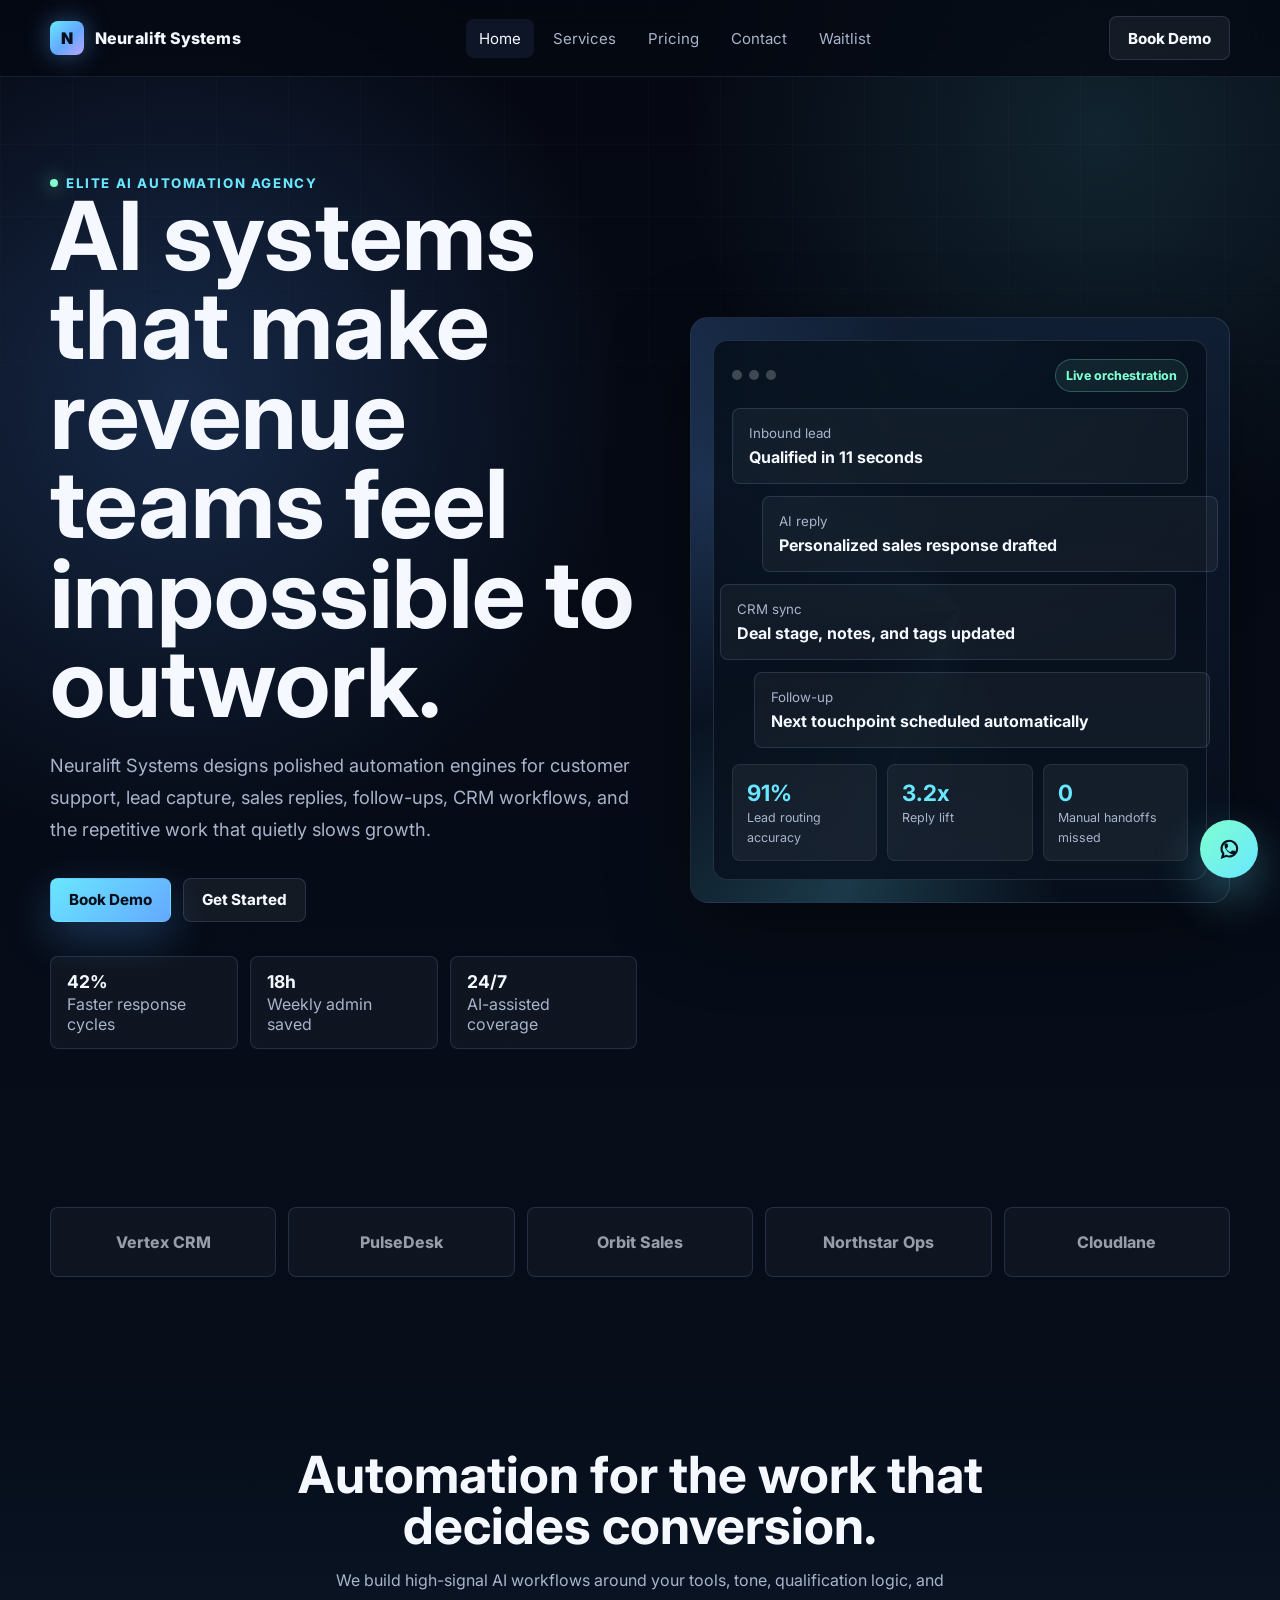
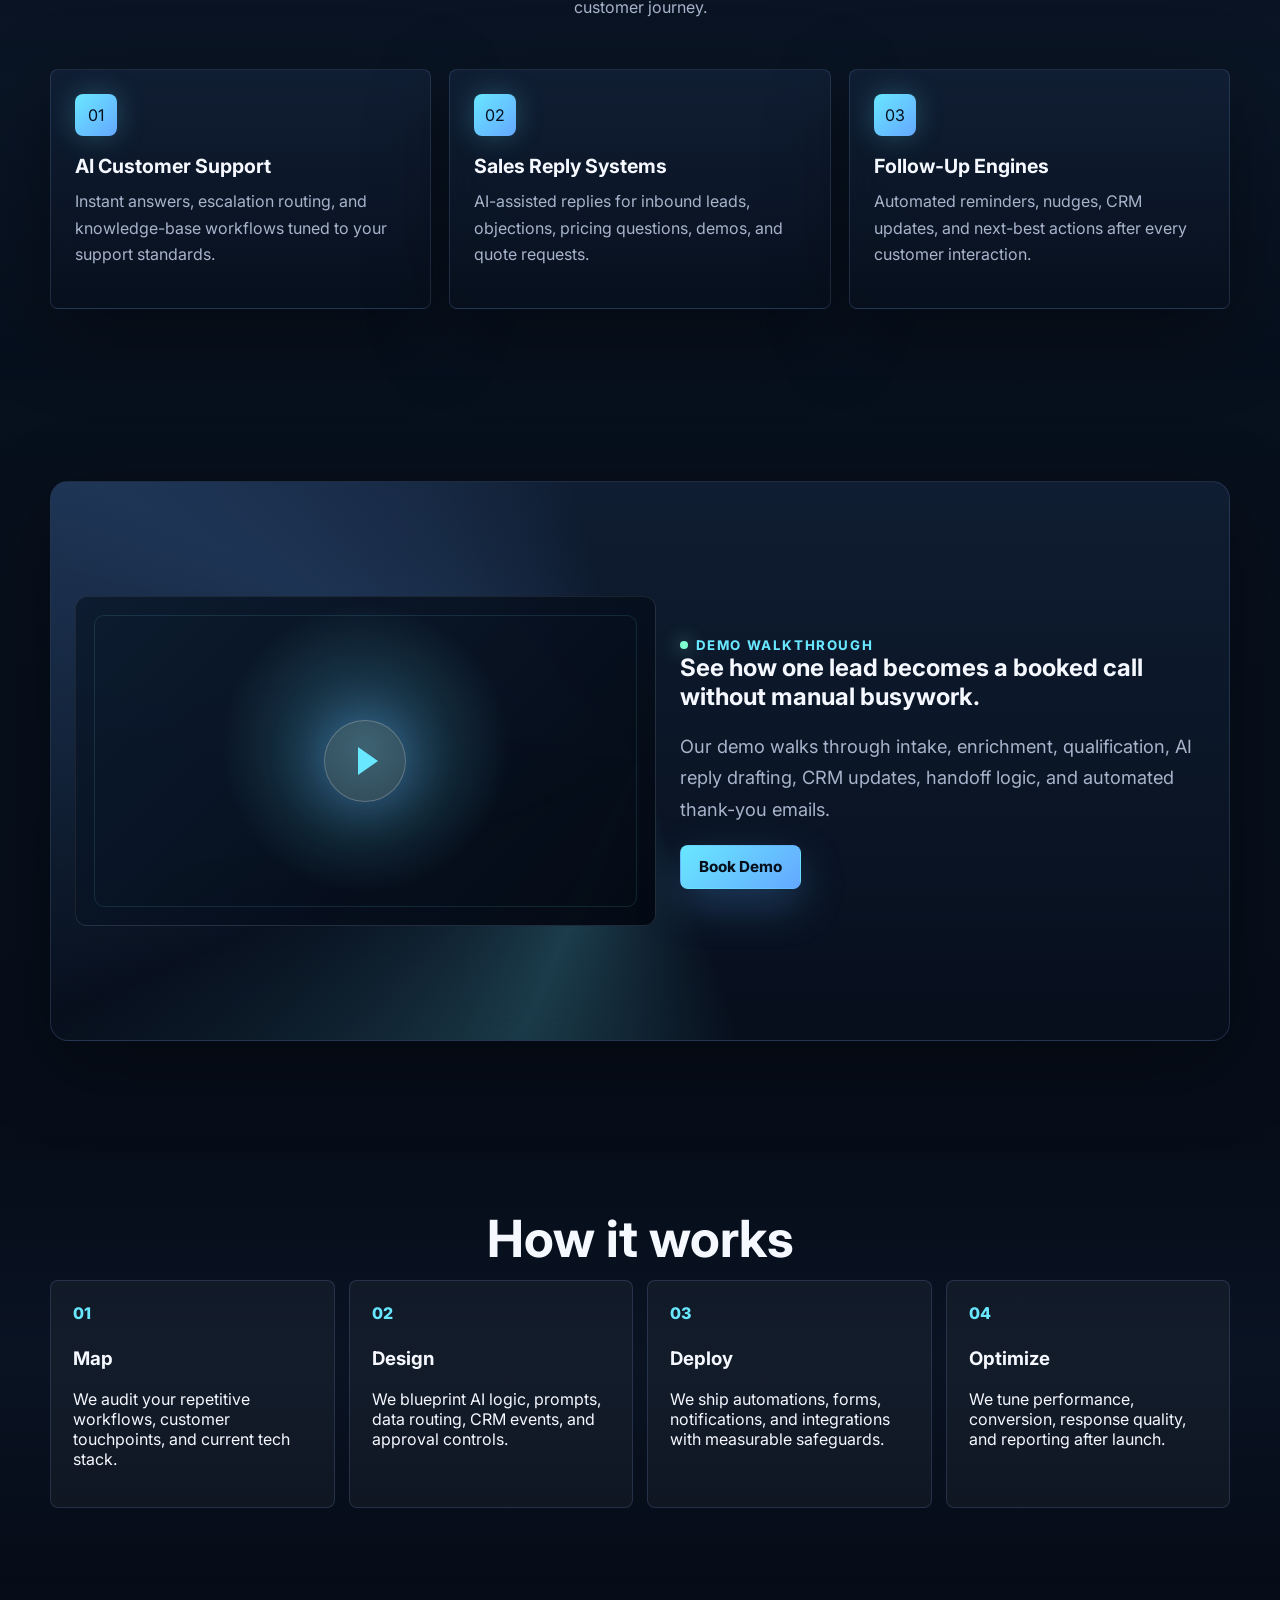
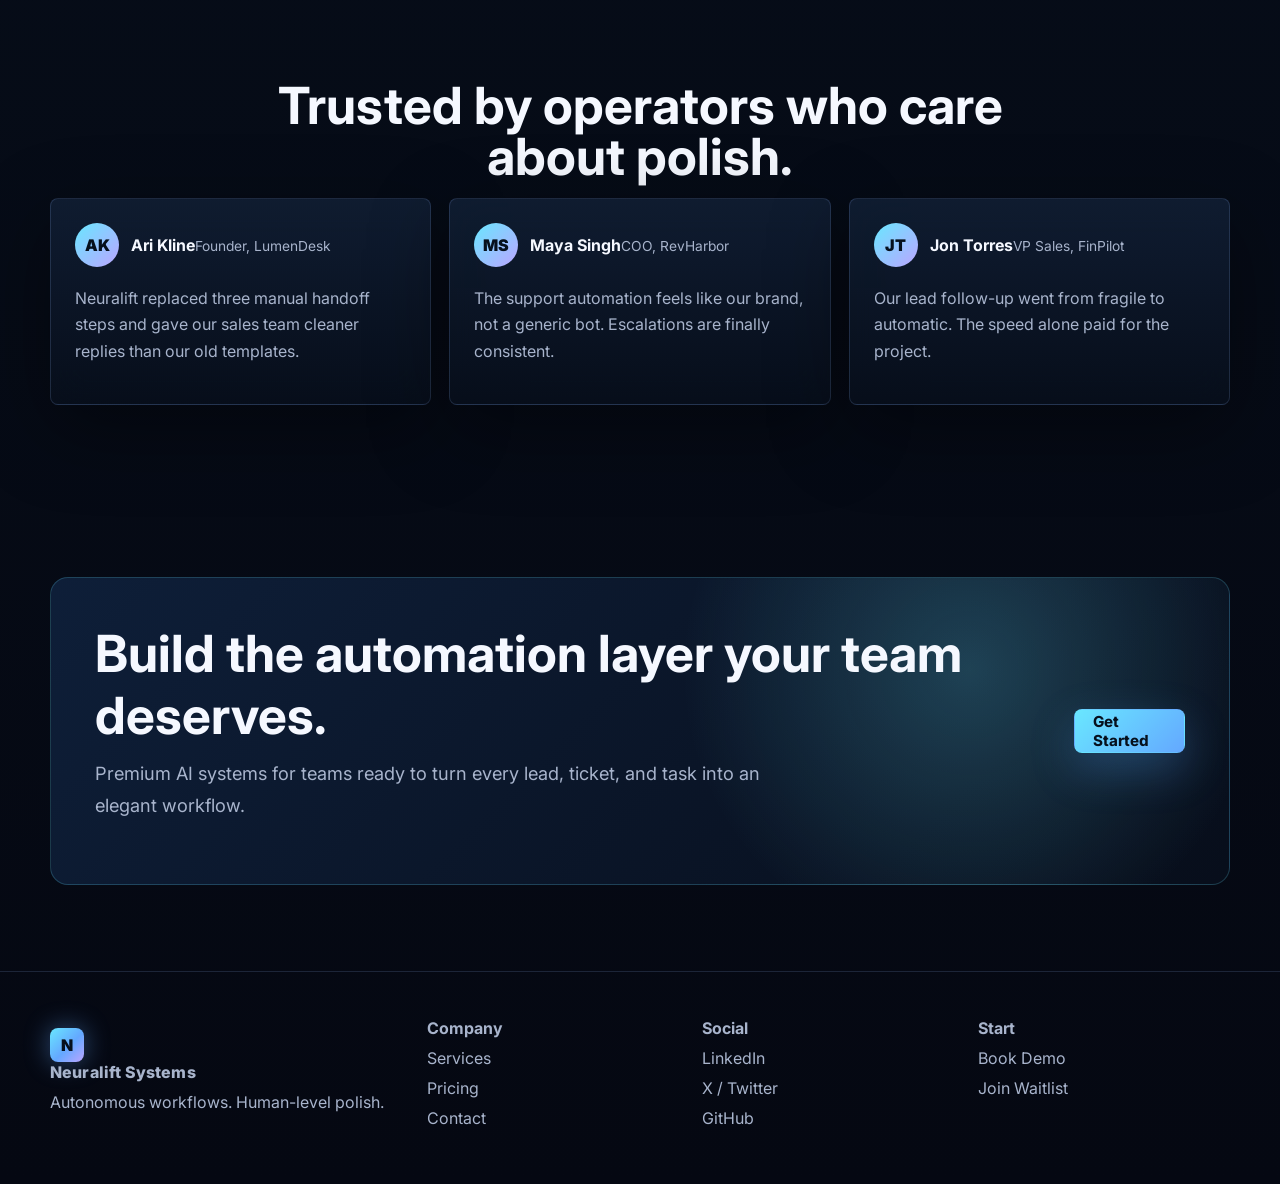
==== index.html @ 5569f266 "Add files via upload" ====
<!doctype html>
<html lang="en">
<head>
  <meta charset="utf-8">
  <meta name="viewport" content="width=device-width, initial-scale=1">
  <title>Neuralift Systems | Premium AI Automation Agency</title>
  <meta name="description" content="Neuralift Systems builds high-end AI automation for support, lead generation, sales replies, follow-ups, CRM workflows, and repetitive operations.">
  <link rel="preconnect" href="https://fonts.googleapis.com">
  <link rel="preconnect" href="https://fonts.gstatic.com" crossorigin>
  <link href="https://fonts.googleapis.com/css2?family=Inter:wght@400;500;600;700;800;900&display=swap" rel="stylesheet">
  <link href="https://unpkg.com/aos@2.3.1/dist/aos.css" rel="stylesheet">
  <link rel="stylesheet" href="css/styles.css">
</head>
<body>
  <div class="page-shell">
    <header class="nav">
      <div class="nav-inner">
        <a class="brand" href="index.html" aria-label="Neuralift Systems home"><span class="brand-mark">N</span><span>Neuralift Systems</span></a>
        <nav class="nav-links" aria-label="Primary navigation">
          <a class="active" href="index.html">Home</a>
          <a href="services.html">Services</a>
          <a href="pricing.html">Pricing</a>
          <a href="contact.html">Contact</a>
          <a href="waitlist.html">Waitlist</a>
        </nav>
        <div class="nav-actions">
          <a class="btn btn-secondary" href="contact.html">Book Demo</a>
          <button class="menu-toggle" type="button" aria-label="Open navigation" aria-expanded="false"><span></span><span></span><span></span></button>
        </div>
      </div>
    </header>

    <main>
      <section class="hero">
        <div class="container hero-grid">
          <div data-aos="fade-up">
            <div class="eyebrow">Elite AI automation agency</div>
            <h1>AI systems that make revenue teams feel impossible to outwork.</h1>
            <p class="lead">Neuralift Systems designs polished automation engines for customer support, lead capture, sales replies, follow-ups, CRM workflows, and the repetitive work that quietly slows growth.</p>
            <div class="hero-actions">
              <a class="btn btn-primary" href="contact.html">Book Demo</a>
              <a class="btn btn-secondary" href="waitlist.html">Get Started</a>
            </div>
            <div class="trust-row" aria-label="Trust indicators">
              <div class="trust-pill"><strong><span data-counter="42" data-suffix="%">0%</span></strong>Faster response cycles</div>
              <div class="trust-pill"><strong><span data-counter="18" data-suffix="h">0h</span></strong>Weekly admin saved</div>
              <div class="trust-pill"><strong><span data-counter="24" data-suffix="/7">0/7</span></strong>AI-assisted coverage</div>
            </div>
          </div>
          <div class="visual-card" data-aos="fade-left">
            <div class="dashboard" aria-label="AI automation dashboard mockup">
              <div class="dash-top">
                <div class="dash-dots"><span></span><span></span><span></span></div>
                <span class="status-chip">Live orchestration</span>
              </div>
              <div class="automation-flow">
                <div class="flow-node" style="--shift: 0px"><small>Inbound lead</small><strong>Qualified in 11 seconds</strong></div>
                <div class="flow-node" style="--shift: 30px"><small>AI reply</small><strong>Personalized sales response drafted</strong></div>
                <div class="flow-node" style="--shift: -12px"><small>CRM sync</small><strong>Deal stage, notes, and tags updated</strong></div>
                <div class="flow-node" style="--shift: 22px"><small>Follow-up</small><strong>Next touchpoint scheduled automatically</strong></div>
              </div>
              <div class="metrics">
                <div class="metric"><b>91%</b><span>Lead routing accuracy</span></div>
                <div class="metric"><b>3.2x</b><span>Reply lift</span></div>
                <div class="metric"><b>0</b><span>Manual handoffs missed</span></div>
              </div>
            </div>
          </div>
        </div>
      </section>

      <section class="section">
        <div class="container">
          <div class="logo-cloud" data-aos="fade-up">
            <span>Vertex CRM</span><span>PulseDesk</span><span>Orbit Sales</span><span>Northstar Ops</span><span>Cloudlane</span>
          </div>
        </div>
      </section>

      <section class="section section-muted">
        <div class="container">
          <h2 class="section-title" data-aos="fade-up">Automation for the work that decides conversion.</h2>
          <p class="section-kicker" data-aos="fade-up">We build high-signal AI workflows around your tools, tone, qualification logic, and customer journey.</p>
          <div class="grid-3">
            <article class="service-card" data-aos="fade-up"><div class="icon">01</div><h3>AI Customer Support</h3><p>Instant answers, escalation routing, and knowledge-base workflows tuned to your support standards.</p></article>
            <article class="service-card" data-aos="fade-up" data-aos-delay="80"><div class="icon">02</div><h3>Sales Reply Systems</h3><p>AI-assisted replies for inbound leads, objections, pricing questions, demos, and quote requests.</p></article>
            <article class="service-card" data-aos="fade-up" data-aos-delay="160"><div class="icon">03</div><h3>Follow-Up Engines</h3><p>Automated reminders, nudges, CRM updates, and next-best actions after every customer interaction.</p></article>
          </div>
        </div>
      </section>

      <section class="section">
        <div class="container demo-panel visual-card" data-aos="fade-up">
          <div class="video-frame" aria-label="Demo video placeholder"><span class="play-button" aria-hidden="true"></span></div>
          <div>
            <div class="eyebrow">Demo walkthrough</div>
            <h2>See how one lead becomes a booked call without manual busywork.</h2>
            <p class="lead">Our demo walks through intake, enrichment, qualification, AI reply drafting, CRM updates, handoff logic, and automated thank-you emails.</p>
            <a class="btn btn-primary" href="contact.html">Book Demo</a>
          </div>
        </div>
      </section>

      <section class="section section-muted">
        <div class="container">
          <h2 class="section-title" data-aos="fade-up">How it works</h2>
          <div class="steps">
            <div class="step" data-aos="fade-up"><h3>Map</h3><p>We audit your repetitive workflows, customer touchpoints, and current tech stack.</p></div>
            <div class="step" data-aos="fade-up" data-aos-delay="80"><h3>Design</h3><p>We blueprint AI logic, prompts, data routing, CRM events, and approval controls.</p></div>
            <div class="step" data-aos="fade-up" data-aos-delay="160"><h3>Deploy</h3><p>We ship automations, forms, notifications, and integrations with measurable safeguards.</p></div>
            <div class="step" data-aos="fade-up" data-aos-delay="240"><h3>Optimize</h3><p>We tune performance, conversion, response quality, and reporting after launch.</p></div>
          </div>
        </div>
      </section>

      <section class="section">
        <div class="container">
          <h2 class="section-title" data-aos="fade-up">Trusted by operators who care about polish.</h2>
          <div class="grid-3">
            <article class="testimonial" data-aos="fade-up"><div class="quote-head"><div class="avatar">AK</div><div><strong>Ari Kline</strong><span>Founder, LumenDesk</span></div></div><p>Neuralift replaced three manual handoff steps and gave our sales team cleaner replies than our old templates.</p></article>
            <article class="testimonial" data-aos="fade-up" data-aos-delay="80"><div class="quote-head"><div class="avatar">MS</div><div><strong>Maya Singh</strong><span>COO, RevHarbor</span></div></div><p>The support automation feels like our brand, not a generic bot. Escalations are finally consistent.</p></article>
            <article class="testimonial" data-aos="fade-up" data-aos-delay="160"><div class="quote-head"><div class="avatar">JT</div><div><strong>Jon Torres</strong><span>VP Sales, FinPilot</span></div></div><p>Our lead follow-up went from fragile to automatic. The speed alone paid for the project.</p></article>
          </div>
        </div>
      </section>

      <section class="section">
        <div class="container cta-band" data-aos="fade-up">
          <div>
            <h2>Build the automation layer your team deserves.</h2>
            <p class="lead">Premium AI systems for teams ready to turn every lead, ticket, and task into an elegant workflow.</p>
          </div>
          <a class="btn btn-primary" href="waitlist.html">Get Started</a>
        </div>
      </section>
    </main>

    <footer class="footer">
      <div class="container footer-grid">
        <div><a class="brand" href="index.html"><span class="brand-mark">N</span><span>Neuralift Systems</span></a><p>Autonomous workflows. Human-level polish.</p></div>
        <div><strong>Company</strong><a href="services.html">Services</a><a href="pricing.html">Pricing</a><a href="contact.html">Contact</a></div>
        <div><strong>Social</strong><a href="https://www.linkedin.com/" rel="noopener">LinkedIn</a><a href="https://twitter.com/" rel="noopener">X / Twitter</a><a href="https://github.com/" rel="noopener">GitHub</a></div>
        <div><strong>Start</strong><a href="contact.html">Book Demo</a><a href="waitlist.html">Join Waitlist</a></div>
      </div>
    </footer>
  </div>
  <a class="floating-chat" href="https://wa.me/15551234567" aria-label="Chat on WhatsApp">
    <svg viewBox="0 0 24 24" fill="none" aria-hidden="true"><path d="M5 19.5 6.1 16A7.5 7.5 0 1 1 9 18.1L5 19.5Z" stroke="currentColor" stroke-width="2"/><path d="M8.8 10.2c.4 2.1 2.1 3.8 4.2 4.2l1.2-1.2c.2-.2.5-.3.8-.2.7.2 1.4.3 2 .3.4 0 .7.3.7.7v1.9c0 .4-.3.7-.7.7A9.7 9.7 0 0 1 7 6.9c0-.4.3-.7.7-.7h1.9c.4 0 .7.3.7.7 0 .7.1 1.4.3 2 .1.3 0 .6-.2.8l-1.6 1.5Z" fill="currentColor"/></svg>
  </a>
  <script src="https://unpkg.com/aos@2.3.1/dist/aos.js"></script>
  <script src="js/main.js"></script>
</body>
</html>
---- css/styles.css ----
:root {
  color-scheme: dark;
  --bg: #050812;
  --bg-2: #08111f;
  --panel: rgba(12, 22, 38, 0.74);
  --panel-strong: rgba(15, 29, 50, 0.9);
  --line: rgba(150, 184, 255, 0.16);
  --text: #f5f8ff;
  --muted: #a8b4cc;
  --soft: #d8e4ff;
  --blue: #64a8ff;
  --cyan: #69e7ff;
  --mint: #7fffd0;
  --violet: #bba5ff;
  --danger: #ff7d9a;
  --shadow: 0 24px 80px rgba(0, 0, 0, 0.38);
  --radius: 8px;
  --radius-lg: 18px;
  --max: 1180px;
  --ease: cubic-bezier(0.2, 0.8, 0.2, 1);
}

* {
  box-sizing: border-box;
}

html {
  scroll-behavior: smooth;
}

body {
  margin: 0;
  font-family: Inter, system-ui, -apple-system, BlinkMacSystemFont, "Segoe UI", sans-serif;
  background:
    radial-gradient(circle at 14% 9%, rgba(85, 154, 255, 0.22), transparent 28rem),
    radial-gradient(circle at 86% 3%, rgba(104, 232, 255, 0.12), transparent 26rem),
    linear-gradient(180deg, #050812 0%, #07101d 45%, #050812 100%);
  color: var(--text);
  letter-spacing: 0;
  overflow-x: hidden;
}

body::before {
  content: "";
  position: fixed;
  inset: 0;
  pointer-events: none;
  background-image:
    linear-gradient(rgba(255,255,255,0.025) 1px, transparent 1px),
    linear-gradient(90deg, rgba(255,255,255,0.025) 1px, transparent 1px);
  background-size: 72px 72px;
  mask-image: linear-gradient(to bottom, black, transparent 70%);
  z-index: -1;
}

a {
  color: inherit;
  text-decoration: none;
}

img, svg {
  max-width: 100%;
}

.page-shell {
  min-height: 100vh;
}

.container {
  width: min(var(--max), calc(100% - 40px));
  margin: 0 auto;
}

.nav {
  position: sticky;
  top: 0;
  z-index: 50;
  border-bottom: 1px solid rgba(148, 180, 255, 0.12);
  background: rgba(5, 8, 18, 0.75);
  backdrop-filter: blur(18px);
}

.nav-inner {
  width: min(var(--max), calc(100% - 40px));
  margin: 0 auto;
  min-height: 76px;
  display: flex;
  align-items: center;
  justify-content: space-between;
  gap: 20px;
}

.brand {
  display: inline-flex;
  align-items: center;
  gap: 11px;
  font-weight: 800;
  letter-spacing: 0.01em;
}

.brand-mark {
  width: 34px;
  height: 34px;
  border-radius: 8px;
  display: grid;
  place-items: center;
  color: #06101d;
  background: linear-gradient(135deg, var(--cyan), var(--blue) 55%, var(--violet));
  box-shadow: 0 0 26px rgba(100, 168, 255, 0.44);
  font-weight: 900;
}

.nav-links {
  display: flex;
  align-items: center;
  gap: 6px;
}

.nav-links a {
  padding: 10px 13px;
  color: var(--muted);
  border-radius: 8px;
  transition: color 180ms var(--ease), background 180ms var(--ease);
  font-size: 0.94rem;
}

.nav-links a:hover,
.nav-links a.active {
  color: var(--text);
  background: rgba(116, 170, 255, 0.09);
}

.nav-actions {
  display: flex;
  align-items: center;
  gap: 10px;
}

.menu-toggle {
  display: none;
  width: 42px;
  height: 42px;
  border: 1px solid var(--line);
  border-radius: 8px;
  background: rgba(255,255,255,0.04);
  color: var(--text);
}

.menu-toggle span {
  display: block;
  width: 18px;
  height: 2px;
  margin: 4px auto;
  background: currentColor;
  border-radius: 3px;
}

.btn {
  display: inline-flex;
  align-items: center;
  justify-content: center;
  gap: 9px;
  min-height: 44px;
  padding: 0 18px;
  border-radius: 8px;
  border: 1px solid transparent;
  font-weight: 750;
  font-size: 0.95rem;
  cursor: pointer;
  transition: transform 180ms var(--ease), box-shadow 180ms var(--ease), border 180ms var(--ease), background 180ms var(--ease);
}

.btn:hover {
  transform: translateY(-2px);
}

.btn-primary {
  color: #06101d;
  background: linear-gradient(135deg, var(--cyan), var(--blue));
  box-shadow: 0 16px 44px rgba(86, 165, 255, 0.28);
}

.btn-secondary {
  color: var(--text);
  background: rgba(255,255,255,0.06);
  border-color: var(--line);
}

.btn-ghost {
  color: var(--soft);
  background: rgba(100, 168, 255, 0.08);
  border-color: rgba(100, 168, 255, 0.22);
}

.hero {
  position: relative;
  padding: 94px 0 72px;
}

.hero-grid {
  display: grid;
  grid-template-columns: minmax(0, 1fr) minmax(420px, 0.92fr);
  gap: 52px;
  align-items: center;
}

.eyebrow {
  display: inline-flex;
  align-items: center;
  gap: 8px;
  color: var(--cyan);
  font-weight: 750;
  font-size: 0.83rem;
  text-transform: uppercase;
  letter-spacing: 0.12em;
}

.eyebrow::before {
  content: "";
  width: 8px;
  height: 8px;
  border-radius: 50%;
  background: var(--mint);
  box-shadow: 0 0 18px rgba(127, 255, 208, 0.8);
}

h1, h2, h3, p {
  margin-top: 0;
}

h1 {
  margin-bottom: 22px;
  font-size: clamp(3.15rem, 8vw, 5.95rem);
  line-height: 0.94;
  letter-spacing: 0;
  max-width: 860px;
}

.section-title {
  margin: 0 auto 16px;
  max-width: 760px;
  text-align: center;
  font-size: clamp(2.2rem, 4vw, 3.6rem);
  line-height: 1;
}

.lead {
  color: var(--muted);
  font-size: 1.14rem;
  line-height: 1.75;
  max-width: 680px;
}

.hero-actions {
  display: flex;
  flex-wrap: wrap;
  gap: 12px;
  margin: 32px 0 34px;
}

.trust-row {
  display: grid;
  grid-template-columns: repeat(3, minmax(0, 1fr));
  gap: 12px;
  max-width: 660px;
}

.trust-pill {
  padding: 14px 16px;
  border: 1px solid var(--line);
  border-radius: 8px;
  background: rgba(255,255,255,0.04);
  color: var(--muted);
}

.trust-pill strong {
  display: block;
  color: var(--text);
  font-size: 1.1rem;
  margin-bottom: 2px;
}

.visual-card,
.glass-card,
.service-card,
.price-card,
.testimonial,
.form-card,
.faq-item {
  border: 1px solid var(--line);
  background: linear-gradient(180deg, rgba(18, 33, 56, 0.78), rgba(8, 16, 29, 0.72));
  backdrop-filter: blur(18px);
  box-shadow: var(--shadow);
}

.visual-card {
  position: relative;
  overflow: hidden;
  border-radius: 18px;
  min-height: 560px;
  padding: 22px;
}

.visual-card::before {
  content: "";
  position: absolute;
  inset: -35%;
  background: conic-gradient(from 160deg, transparent, rgba(105, 231, 255, 0.2), transparent 24%, rgba(100, 168, 255, 0.18), transparent 52%);
  animation: orbit 12s linear infinite;
}

.dashboard {
  position: relative;
  display: grid;
  grid-template-rows: auto 1fr auto;
  gap: 16px;
  min-height: 516px;
  border-radius: 14px;
  padding: 18px;
  background:
    linear-gradient(180deg, rgba(4, 11, 23, 0.82), rgba(9, 19, 33, 0.92)),
    radial-gradient(circle at 50% 0%, rgba(105, 231, 255, 0.22), transparent 22rem);
  border: 1px solid rgba(190, 215, 255, 0.14);
}

.dash-top {
  display: flex;
  justify-content: space-between;
  align-items: center;
}

.dash-dots {
  display: flex;
  gap: 7px;
}

.dash-dots span {
  width: 10px;
  height: 10px;
  border-radius: 50%;
  background: rgba(255,255,255,0.22);
}

.status-chip {
  color: var(--mint);
  font-size: 0.78rem;
  font-weight: 750;
  border: 1px solid rgba(127, 255, 208, 0.25);
  background: rgba(127, 255, 208, 0.08);
  padding: 8px 10px;
  border-radius: 999px;
}

.automation-flow {
  display: grid;
  grid-template-columns: 1fr;
  gap: 12px;
  align-content: center;
}

.flow-node {
  position: relative;
  padding: 16px;
  border-radius: 8px;
  border: 1px solid rgba(154, 194, 255, 0.16);
  background: rgba(255,255,255,0.045);
  transform: translateX(var(--shift));
  animation: float 5s var(--ease) infinite;
}

.flow-node:nth-child(2) { animation-delay: 500ms; }
.flow-node:nth-child(3) { animation-delay: 1000ms; }
.flow-node:nth-child(4) { animation-delay: 1500ms; }

.flow-node small {
  color: var(--muted);
  display: block;
  margin-bottom: 6px;
}

.flow-node strong {
  display: block;
}

.metrics {
  display: grid;
  grid-template-columns: repeat(3, 1fr);
  gap: 10px;
}

.metric {
  padding: 14px;
  border-radius: 8px;
  background: rgba(255,255,255,0.055);
  border: 1px solid rgba(255,255,255,0.08);
}

.metric b {
  display: block;
  font-size: 1.4rem;
  color: var(--cyan);
}

.metric span {
  color: var(--muted);
  font-size: 0.78rem;
}

.section {
  padding: 86px 0;
}

.section-muted {
  background: linear-gradient(180deg, transparent, rgba(100,168,255,0.045), transparent);
}

.section-kicker {
  margin: 0 auto 48px;
  color: var(--muted);
  text-align: center;
  max-width: 680px;
  line-height: 1.7;
}

.logo-cloud {
  display: grid;
  grid-template-columns: repeat(5, 1fr);
  gap: 12px;
  align-items: center;
}

.logo-cloud span {
  display: grid;
  place-items: center;
  min-height: 70px;
  color: rgba(235, 243, 255, 0.62);
  border: 1px solid var(--line);
  border-radius: 8px;
  background: rgba(255,255,255,0.035);
  font-weight: 760;
}

.grid-3 {
  display: grid;
  grid-template-columns: repeat(3, 1fr);
  gap: 18px;
}

.grid-2 {
  display: grid;
  grid-template-columns: repeat(2, 1fr);
  gap: 22px;
}

.service-card,
.glass-card,
.testimonial,
.faq-item {
  border-radius: 8px;
  padding: 24px;
}

.icon {
  width: 42px;
  height: 42px;
  display: grid;
  place-items: center;
  border-radius: 8px;
  color: #06101d;
  background: linear-gradient(135deg, var(--cyan), var(--blue));
  margin-bottom: 18px;
  box-shadow: 0 0 28px rgba(105, 231, 255, 0.25);
}

.service-card {
  transition: transform 180ms var(--ease), border 180ms var(--ease), background 180ms var(--ease);
}

.service-card:hover {
  transform: translateY(-6px);
  border-color: rgba(105, 231, 255, 0.34);
  background: linear-gradient(180deg, rgba(22, 43, 73, 0.82), rgba(8, 16, 29, 0.76));
}

.service-card h3,
.glass-card h3,
.testimonial h3,
.price-card h3 {
  margin-bottom: 10px;
  font-size: 1.22rem;
}

.service-card p,
.glass-card p,
.testimonial p,
.price-card p {
  color: var(--muted);
  line-height: 1.65;
}

.demo-panel {
  display: grid;
  grid-template-columns: 1.05fr 0.95fr;
  gap: 24px;
  align-items: center;
  padding: 24px;
  border-radius: 18px;
}

.video-frame {
  min-height: 330px;
  border-radius: 12px;
  border: 1px solid rgba(255,255,255,0.1);
  background:
    radial-gradient(circle at 50% 46%, rgba(105,231,255,0.28), transparent 9rem),
    linear-gradient(135deg, rgba(12, 27, 47, 0.95), rgba(3, 8, 18, 0.95));
  display: grid;
  place-items: center;
  position: relative;
  overflow: hidden;
}

.video-frame::after {
  content: "";
  position: absolute;
  inset: 18px;
  border: 1px solid rgba(105,231,255,0.12);
  border-radius: 10px;
}

.play-button {
  width: 82px;
  height: 82px;
  border-radius: 50%;
  display: grid;
  place-items: center;
  background: rgba(255,255,255,0.12);
  border: 1px solid rgba(255,255,255,0.22);
  box-shadow: 0 0 54px rgba(100,168,255,0.42);
}

.play-button::before {
  content: "";
  width: 0;
  height: 0;
  border-top: 14px solid transparent;
  border-bottom: 14px solid transparent;
  border-left: 20px solid var(--cyan);
  margin-left: 5px;
}

.steps {
  counter-reset: step;
  display: grid;
  grid-template-columns: repeat(4, 1fr);
  gap: 14px;
}

.step {
  position: relative;
  padding: 22px;
  border-radius: 8px;
  background: rgba(255,255,255,0.04);
  border: 1px solid var(--line);
}

.step::before {
  counter-increment: step;
  content: "0" counter(step);
  display: block;
  color: var(--cyan);
  font-weight: 800;
  margin-bottom: 24px;
}

.avatar {
  width: 44px;
  height: 44px;
  border-radius: 50%;
  display: grid;
  place-items: center;
  background: linear-gradient(135deg, var(--cyan), var(--violet));
  color: #06101d;
  font-weight: 900;
}

.quote-head {
  display: flex;
  align-items: center;
  gap: 12px;
  margin-bottom: 18px;
}

.quote-head span {
  color: var(--muted);
  font-size: 0.86rem;
}

.cta-band {
  position: relative;
  overflow: hidden;
  padding: 44px;
  border-radius: 18px;
  border: 1px solid rgba(105, 231, 255, 0.2);
  background:
    radial-gradient(circle at 78% 30%, rgba(105, 231, 255, 0.22), transparent 18rem),
    linear-gradient(135deg, rgba(15, 33, 60, 0.92), rgba(8, 15, 28, 0.92));
  display: flex;
  align-items: center;
  justify-content: space-between;
  gap: 24px;
}

.cta-band h2 {
  font-size: clamp(2rem, 4vw, 3.2rem);
  margin-bottom: 12px;
}

.footer {
  border-top: 1px solid var(--line);
  padding: 46px 0;
  color: var(--muted);
}

.footer-grid {
  display: grid;
  grid-template-columns: 1.4fr repeat(3, 1fr);
  gap: 24px;
}

.footer a {
  display: block;
  color: var(--muted);
  margin: 10px 0;
}

.footer a:hover {
  color: var(--text);
}

.page-hero {
  padding: 86px 0 42px;
  text-align: center;
}

.page-hero h1 {
  margin-left: auto;
  margin-right: auto;
}

.price-card {
  position: relative;
  border-radius: 12px;
  padding: 30px;
  border: 1px solid var(--line);
  background: linear-gradient(180deg, rgba(16, 30, 52, 0.84), rgba(8, 16, 29, 0.78));
}

.price-card.featured {
  border-color: rgba(105,231,255,0.45);
  box-shadow: 0 28px 90px rgba(86, 165, 255, 0.24);
  transform: translateY(-10px);
}

.badge {
  display: inline-flex;
  align-items: center;
  min-height: 30px;
  padding: 0 11px;
  border-radius: 999px;
  color: #06101d;
  background: linear-gradient(135deg, var(--cyan), var(--mint));
  font-size: 0.78rem;
  font-weight: 850;
  margin-bottom: 18px;
}

.price {
  font-size: 2.7rem;
  font-weight: 900;
  margin: 12px 0;
}

.price span {
  font-size: 1rem;
  color: var(--muted);
  font-weight: 600;
}

.feature-list {
  list-style: none;
  padding: 0;
  margin: 24px 0;
}

.feature-list li {
  margin: 12px 0;
  color: var(--soft);
}

.feature-list li::before {
  content: "✓";
  color: var(--mint);
  font-weight: 900;
  margin-right: 10px;
}

.contact-grid {
  display: grid;
  grid-template-columns: 0.86fr 1.14fr;
  gap: 24px;
  align-items: start;
}

.form-card {
  border-radius: 14px;
  padding: 28px;
}

.form-grid {
  display: grid;
  grid-template-columns: repeat(2, 1fr);
  gap: 14px;
}

.field {
  display: grid;
  gap: 8px;
}

.field.full {
  grid-column: 1 / -1;
}

label {
  color: var(--soft);
  font-weight: 700;
  font-size: 0.9rem;
}

input,
select,
textarea {
  width: 100%;
  min-height: 48px;
  border: 1px solid rgba(170, 202, 255, 0.18);
  border-radius: 8px;
  background: rgba(255,255,255,0.055);
  color: var(--text);
  padding: 12px 13px;
  font: inherit;
  outline: none;
  transition: border 180ms var(--ease), box-shadow 180ms var(--ease);
}

textarea {
  min-height: 132px;
  resize: vertical;
}

select option {
  background: #07101d;
}

input:focus,
select:focus,
textarea:focus {
  border-color: rgba(105,231,255,0.62);
  box-shadow: 0 0 0 4px rgba(105,231,255,0.1);
}

.hidden-field {
  position: absolute;
  left: -10000px;
  width: 1px;
  height: 1px;
  overflow: hidden;
}

.form-note,
.form-status {
  color: var(--muted);
  font-size: 0.88rem;
  line-height: 1.55;
}

.recaptcha-slot {
  min-height: 78px;
  display: flex;
  align-items: center;
}

.form-status.success {
  color: var(--mint);
}

.form-status.error {
  color: var(--danger);
}

.faq-stack {
  display: grid;
  gap: 12px;
}

.faq-item summary {
  cursor: pointer;
  font-weight: 800;
}

.faq-item p {
  margin: 14px 0 0;
  color: var(--muted);
  line-height: 1.65;
}

.waitlist-wrap {
  display: grid;
  grid-template-columns: 0.95fr 1.05fr;
  gap: 26px;
  align-items: center;
}

.thank-you {
  display: none;
  padding: 18px;
  border-radius: 8px;
  border: 1px solid rgba(127,255,208,0.22);
  background: rgba(127,255,208,0.08);
  color: var(--mint);
  line-height: 1.6;
}

.thank-you.show {
  display: block;
}

.floating-chat {
  position: fixed;
  right: 22px;
  bottom: 22px;
  z-index: 60;
  width: 58px;
  height: 58px;
  border-radius: 50%;
  display: grid;
  place-items: center;
  color: #06101d;
  background: linear-gradient(135deg, var(--mint), var(--cyan));
  box-shadow: 0 18px 46px rgba(105, 231, 255, 0.34);
  border: 0;
}

.floating-chat svg {
  width: 25px;
  height: 25px;
}

@keyframes orbit {
  to { transform: rotate(360deg); }
}

@keyframes float {
  0%, 100% { transform: translateX(var(--shift)) translateY(0); }
  50% { transform: translateX(var(--shift)) translateY(-8px); }
}

@media (max-width: 980px) {
  .hero-grid,
  .demo-panel,
  .contact-grid,
  .waitlist-wrap {
    grid-template-columns: 1fr;
  }

  .visual-card {
    min-height: auto;
  }

  .dashboard {
    min-height: 480px;
  }

  .grid-3,
  .steps,
  .footer-grid {
    grid-template-columns: repeat(2, 1fr);
  }

  .logo-cloud {
    grid-template-columns: repeat(3, 1fr);
  }

  .price-card.featured {
    transform: none;
  }
}

@media (max-width: 760px) {
  .container,
  .nav-inner {
    width: min(100% - 28px, var(--max));
  }

  .menu-toggle {
    display: block;
  }

  .nav-links {
    position: fixed;
    left: 14px;
    right: 14px;
    top: 78px;
    display: none;
    flex-direction: column;
    align-items: stretch;
    padding: 12px;
    border-radius: 12px;
    border: 1px solid var(--line);
    background: rgba(6, 12, 24, 0.96);
    box-shadow: var(--shadow);
  }

  .nav-links.open {
    display: flex;
  }

  .nav-links a {
    padding: 13px;
  }

  .nav-actions .btn {
    display: none;
  }

  .hero {
    padding-top: 62px;
  }

  h1 {
    font-size: clamp(2.7rem, 14vw, 4.3rem);
  }

  .trust-row,
  .grid-3,
  .grid-2,
  .steps,
  .footer-grid,
  .metrics,
  .form-grid {
    grid-template-columns: 1fr;
  }

  .logo-cloud {
    grid-template-columns: repeat(2, 1fr);
  }

  .cta-band {
    padding: 28px;
    flex-direction: column;
    align-items: flex-start;
  }

  .flow-node {
    transform: none;
  }

  .flow-node:nth-child(n) {
    --shift: 0 !important;
  }
}

@media (prefers-reduced-motion: reduce) {
  *,
  *::before,
  *::after {
    animation-duration: 0.01ms !important;
    animation-iteration-count: 1 !important;
    scroll-behavior: auto !important;
    transition-duration: 0.01ms !important;
  }
}
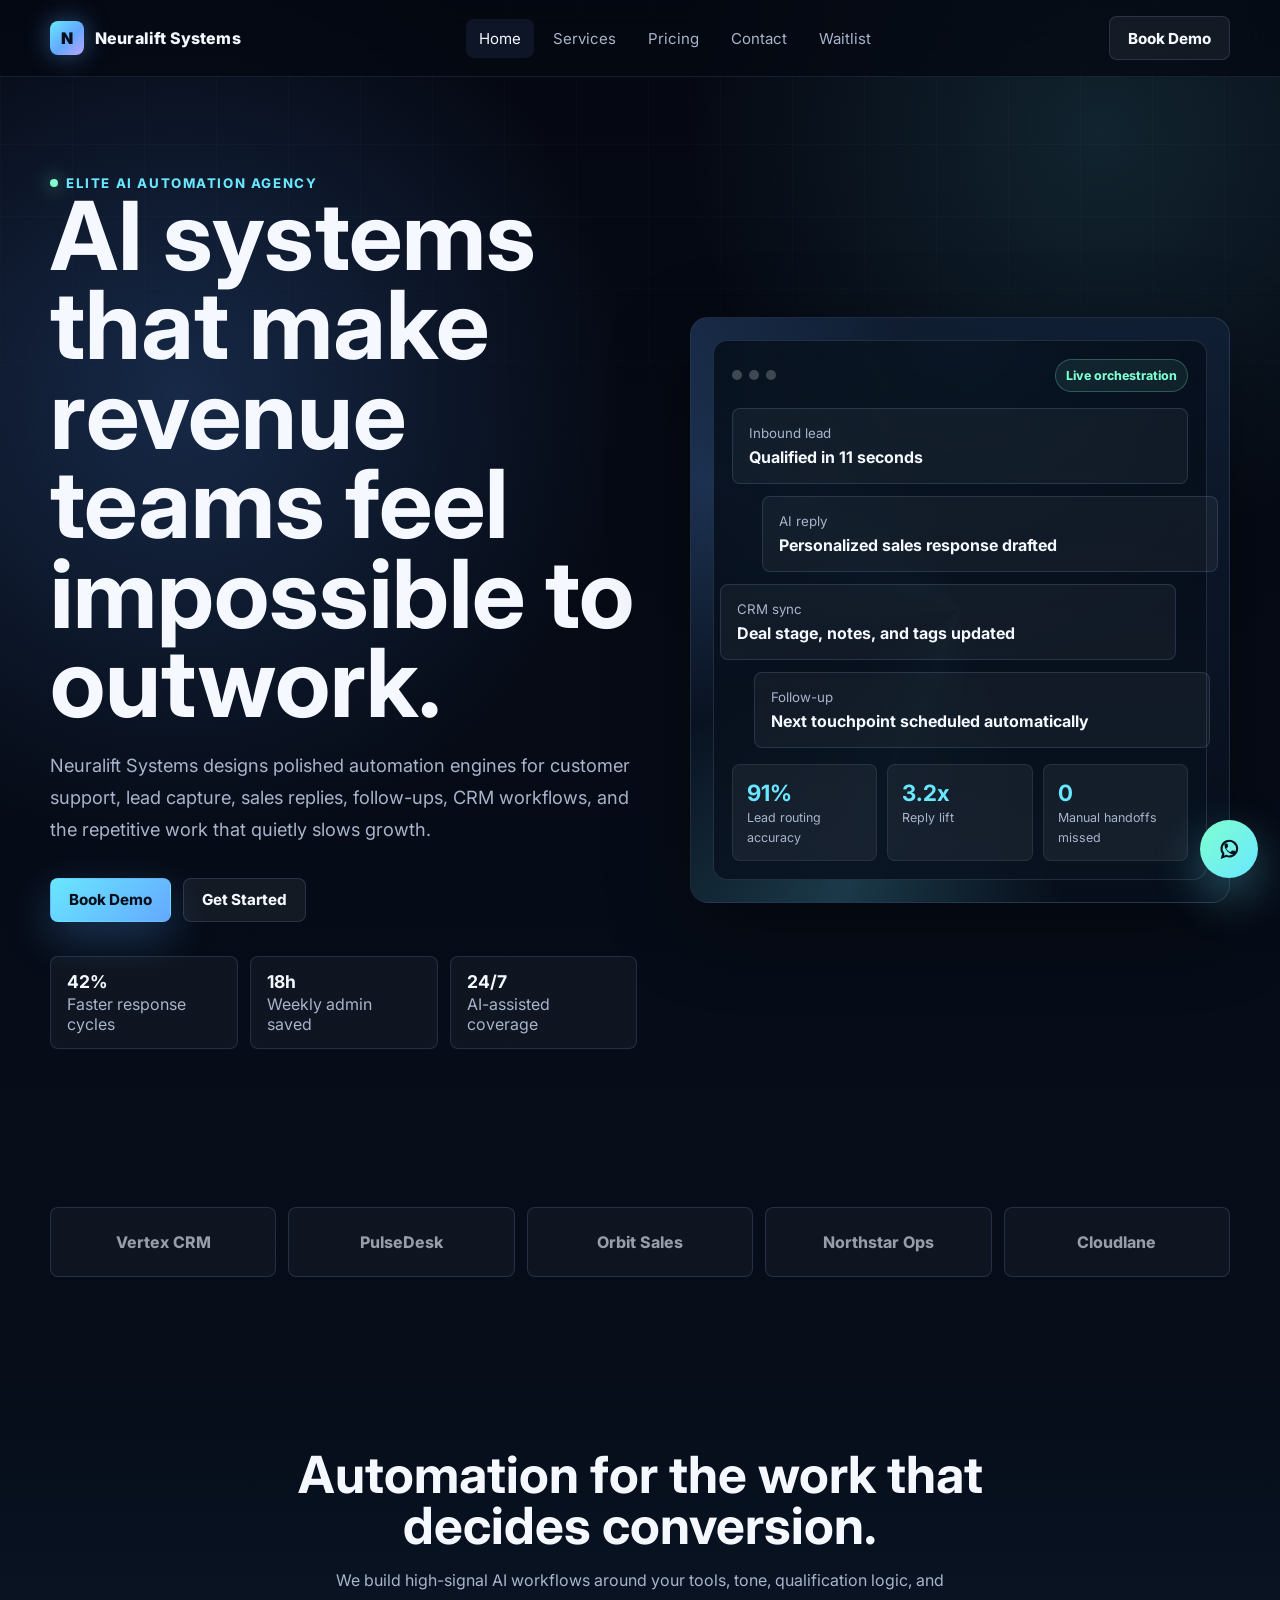
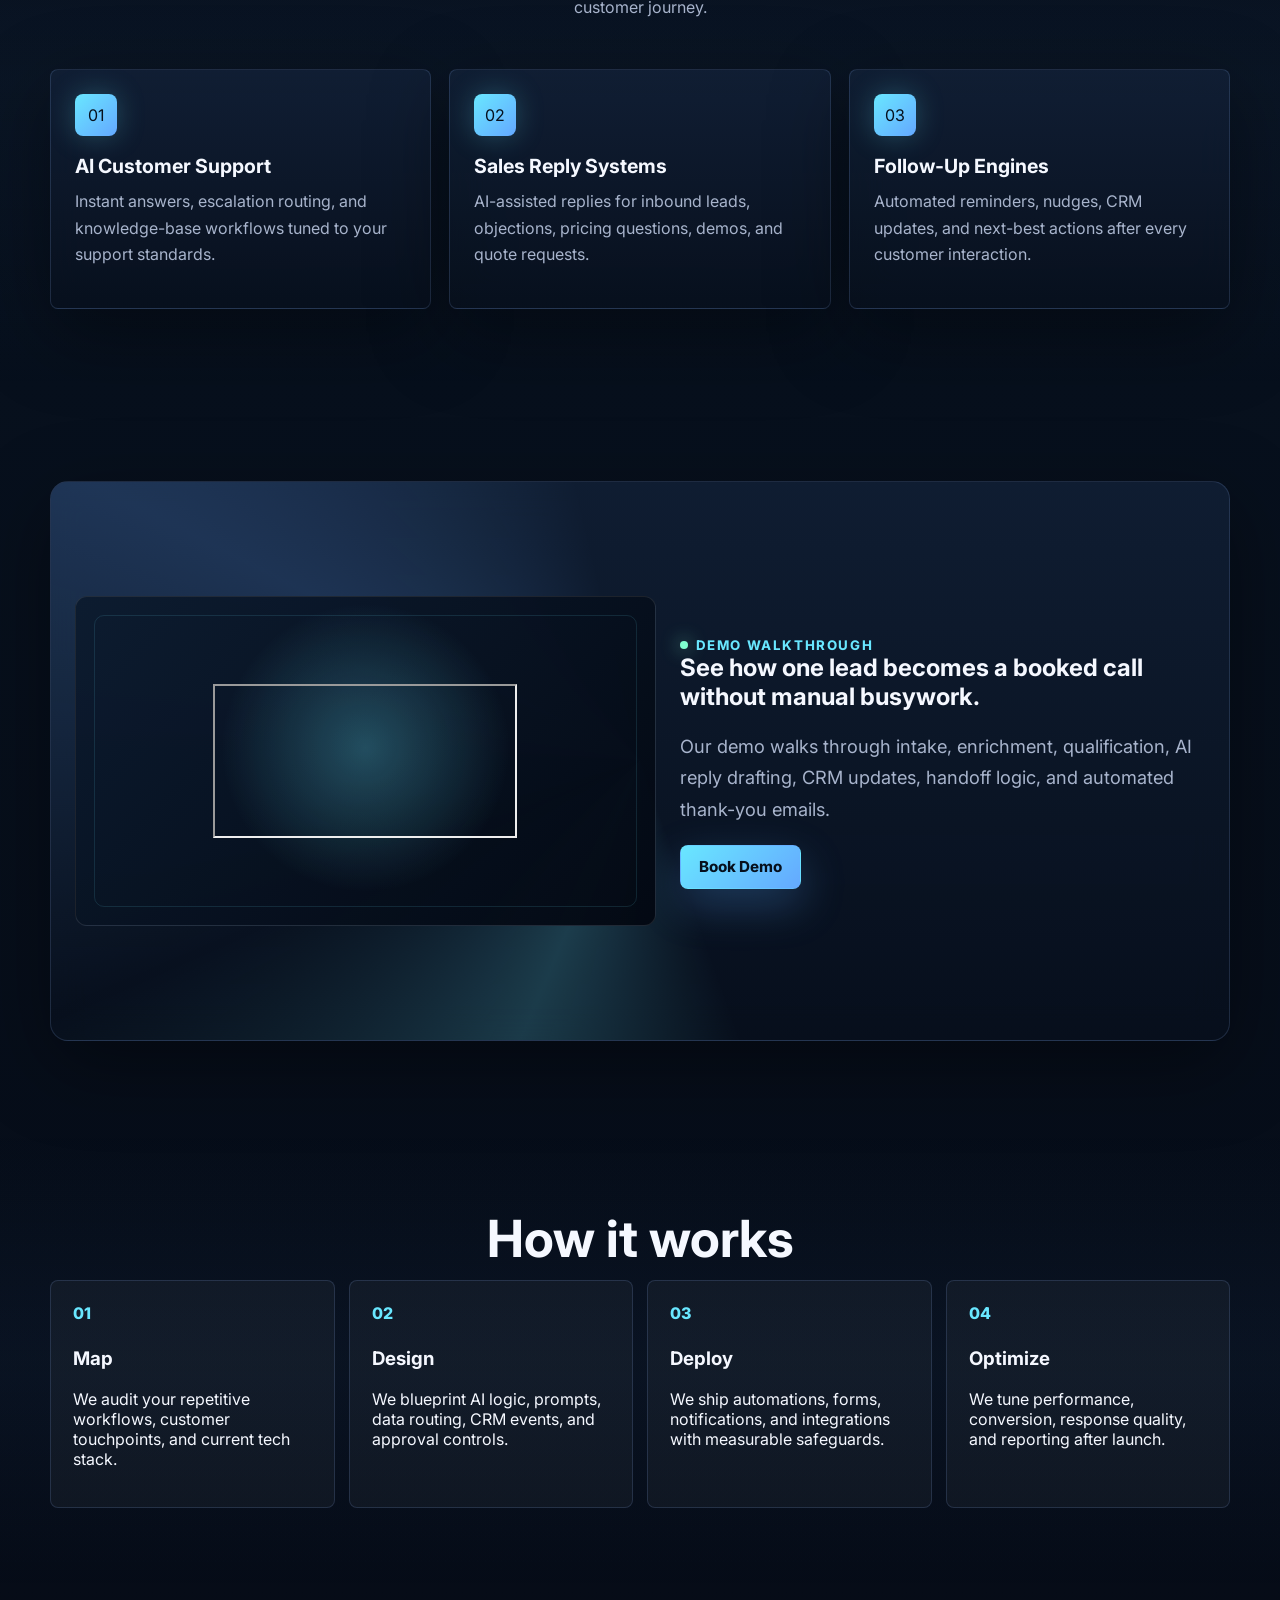
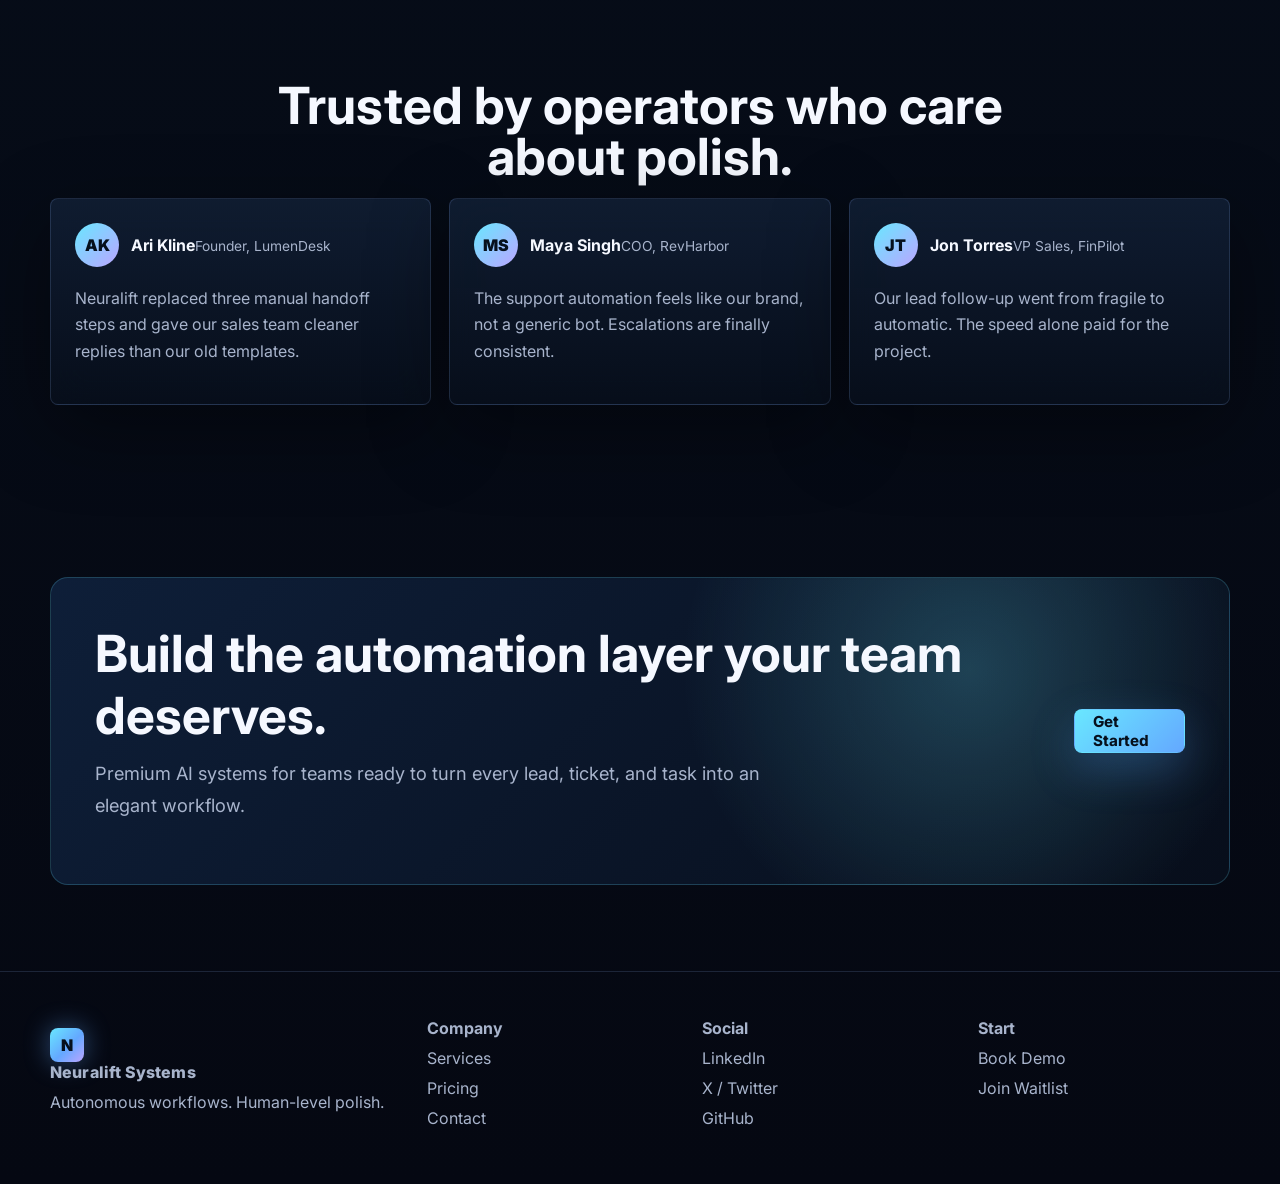
==== commit 81952f10: "Update index.html" ====
--- a/index.html
+++ b/index.html
@@ -91,7 +91,14 @@
 
       <section class="section">
         <div class="container demo-panel visual-card" data-aos="fade-up">
-          <div class="video-frame" aria-label="Demo video placeholder"><span class="play-button" aria-hidden="true"></span></div>
+          <div class="video-frame">
+            <iframe
+              src="https://www.youtube.com/embed/7IvFbNHKRDQ"
+              title="Neuralift Systems demo video"
+              allow="accelerometer; autoplay; clipboard-write; encrypted-media; gyroscope; picture-in-picture; web-share"
+              referrerpolicy="strict-origin-when-cross-origin"
+              allowfullscreen></iframe>
+          </div>
           <div>
             <div class="eyebrow">Demo walkthrough</div>
             <h2>See how one lead becomes a booked call without manual busywork.</h2>
@@ -144,7 +151,7 @@
       </div>
     </footer>
   </div>
-  <a class="floating-chat" href="https://wa.me/15551234567" aria-label="Chat on WhatsApp">
+  <a class="floating-chat" href="https://wa.me/639690574612" aria-label="Chat on WhatsApp">
     <svg viewBox="0 0 24 24" fill="none" aria-hidden="true"><path d="M5 19.5 6.1 16A7.5 7.5 0 1 1 9 18.1L5 19.5Z" stroke="currentColor" stroke-width="2"/><path d="M8.8 10.2c.4 2.1 2.1 3.8 4.2 4.2l1.2-1.2c.2-.2.5-.3.8-.2.7.2 1.4.3 2 .3.4 0 .7.3.7.7v1.9c0 .4-.3.7-.7.7A9.7 9.7 0 0 1 7 6.9c0-.4.3-.7.7-.7h1.9c.4 0 .7.3.7.7 0 .7.1 1.4.3 2 .1.3 0 .6-.2.8l-1.6 1.5Z" fill="currentColor"/></svg>
   </a>
   <script src="https://unpkg.com/aos@2.3.1/dist/aos.js"></script>
--- a/css/styles.css
+++ b/css/styles.css
@@ -784,12 +784,6 @@
   line-height: 1.55;
 }
 
-.recaptcha-slot {
-  min-height: 78px;
-  display: flex;
-  align-items: center;
-}
-
 .form-status.success {
   color: var(--mint);
 }
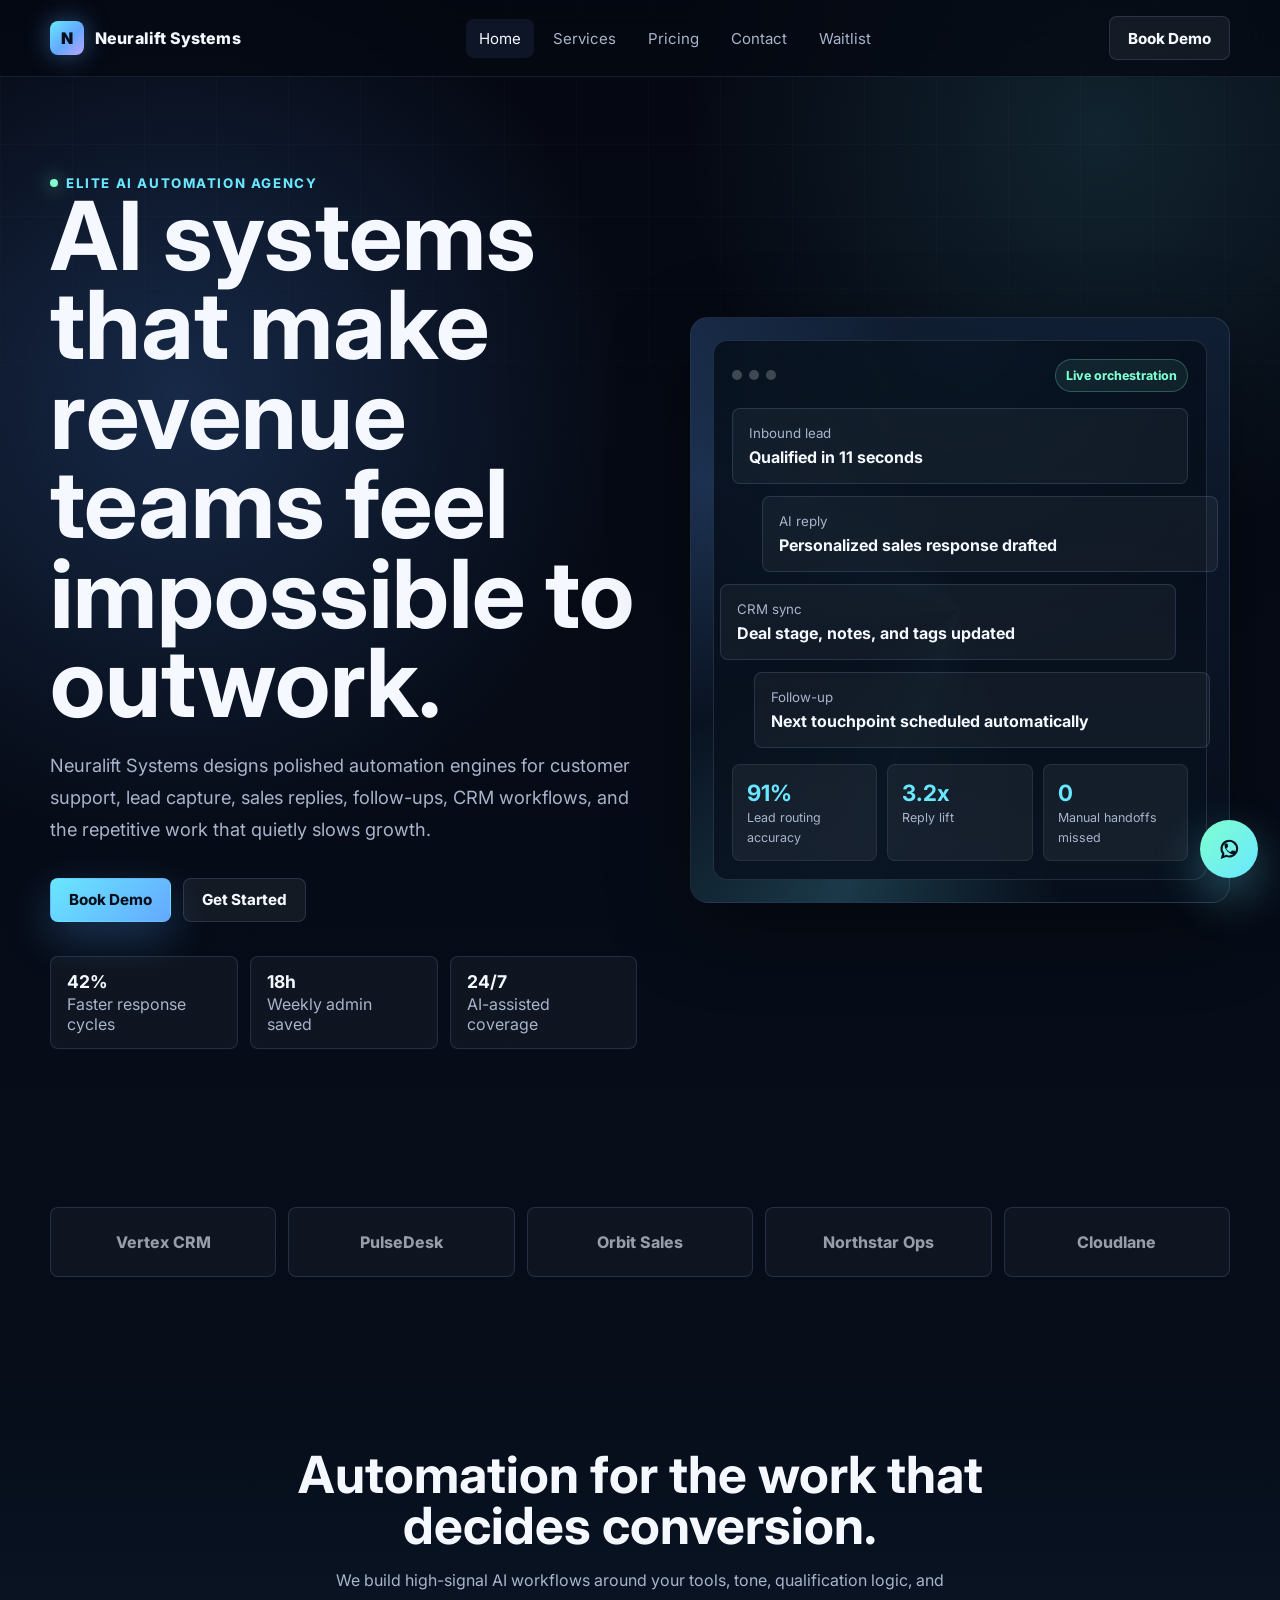
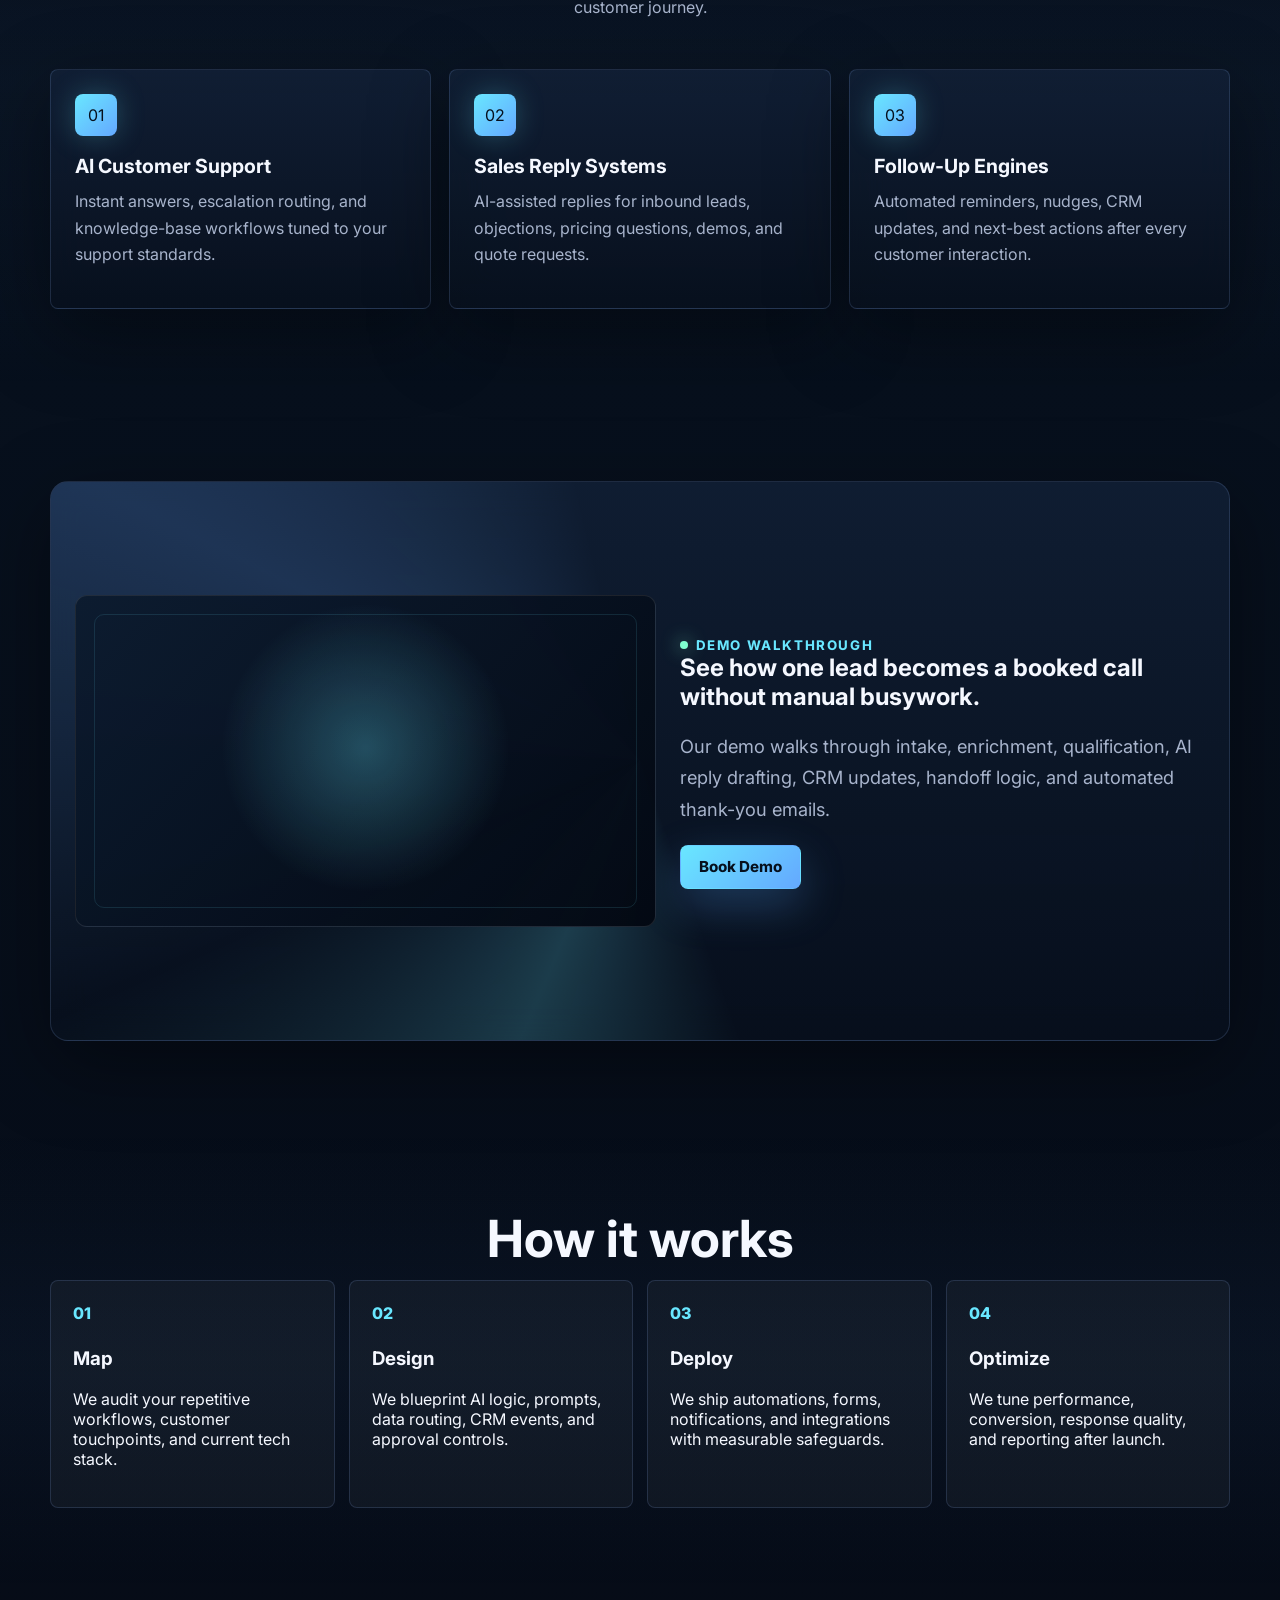
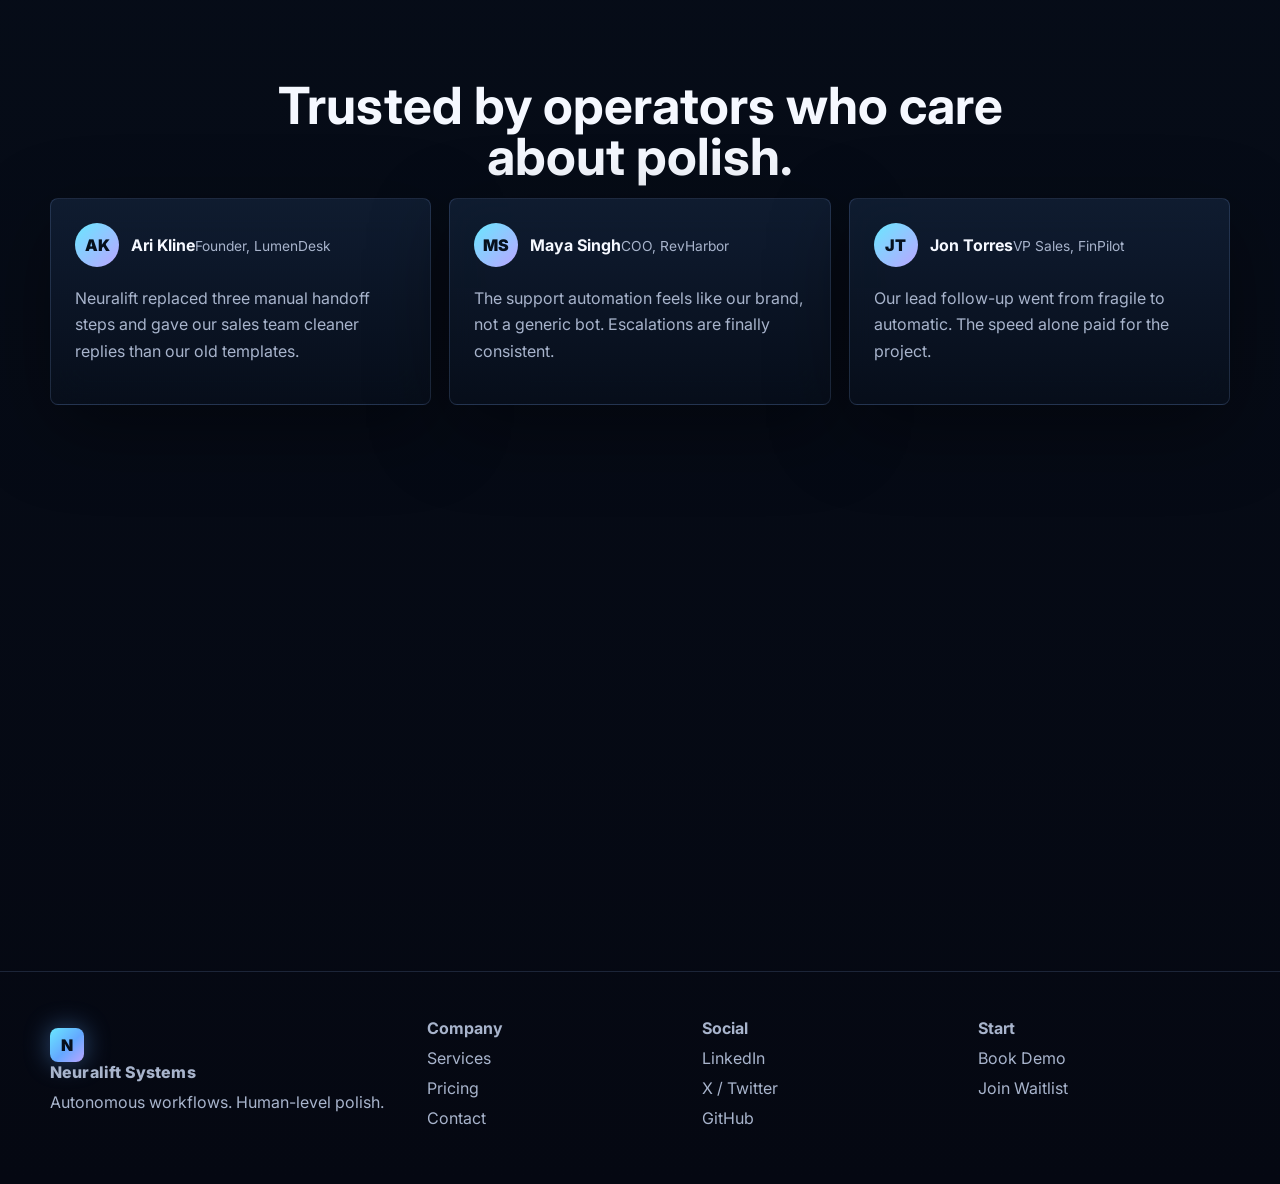
==== commit 4d1a26bf: "Update index.html" ====
--- a/index.html
+++ b/index.html
@@ -93,7 +93,7 @@
         <div class="container demo-panel visual-card" data-aos="fade-up">
           <div class="video-frame">
             <iframe
-              src="https://www.youtube.com/embed/7IvFbNHKRDQ"
+              src="https://www.youtube-nocookie.com/embed/7IvFbNHKRDQ"
               title="Neuralift Systems demo video"
               allow="accelerometer; autoplay; clipboard-write; encrypted-media; gyroscope; picture-in-picture; web-share"
               referrerpolicy="strict-origin-when-cross-origin"
--- a/css/styles.css
+++ b/css/styles.css
@@ -526,6 +526,18 @@
   inset: 18px;
   border: 1px solid rgba(105,231,255,0.12);
   border-radius: 10px;
+  pointer-events: none;
+  z-index: 2;
+}
+
+.video-frame iframe {
+  position: relative;
+  z-index: 1;
+  width: 100%;
+  height: 100%;
+  min-height: 330px;
+  border: 0;
+  border-radius: 12px;
 }
 
 .play-button {
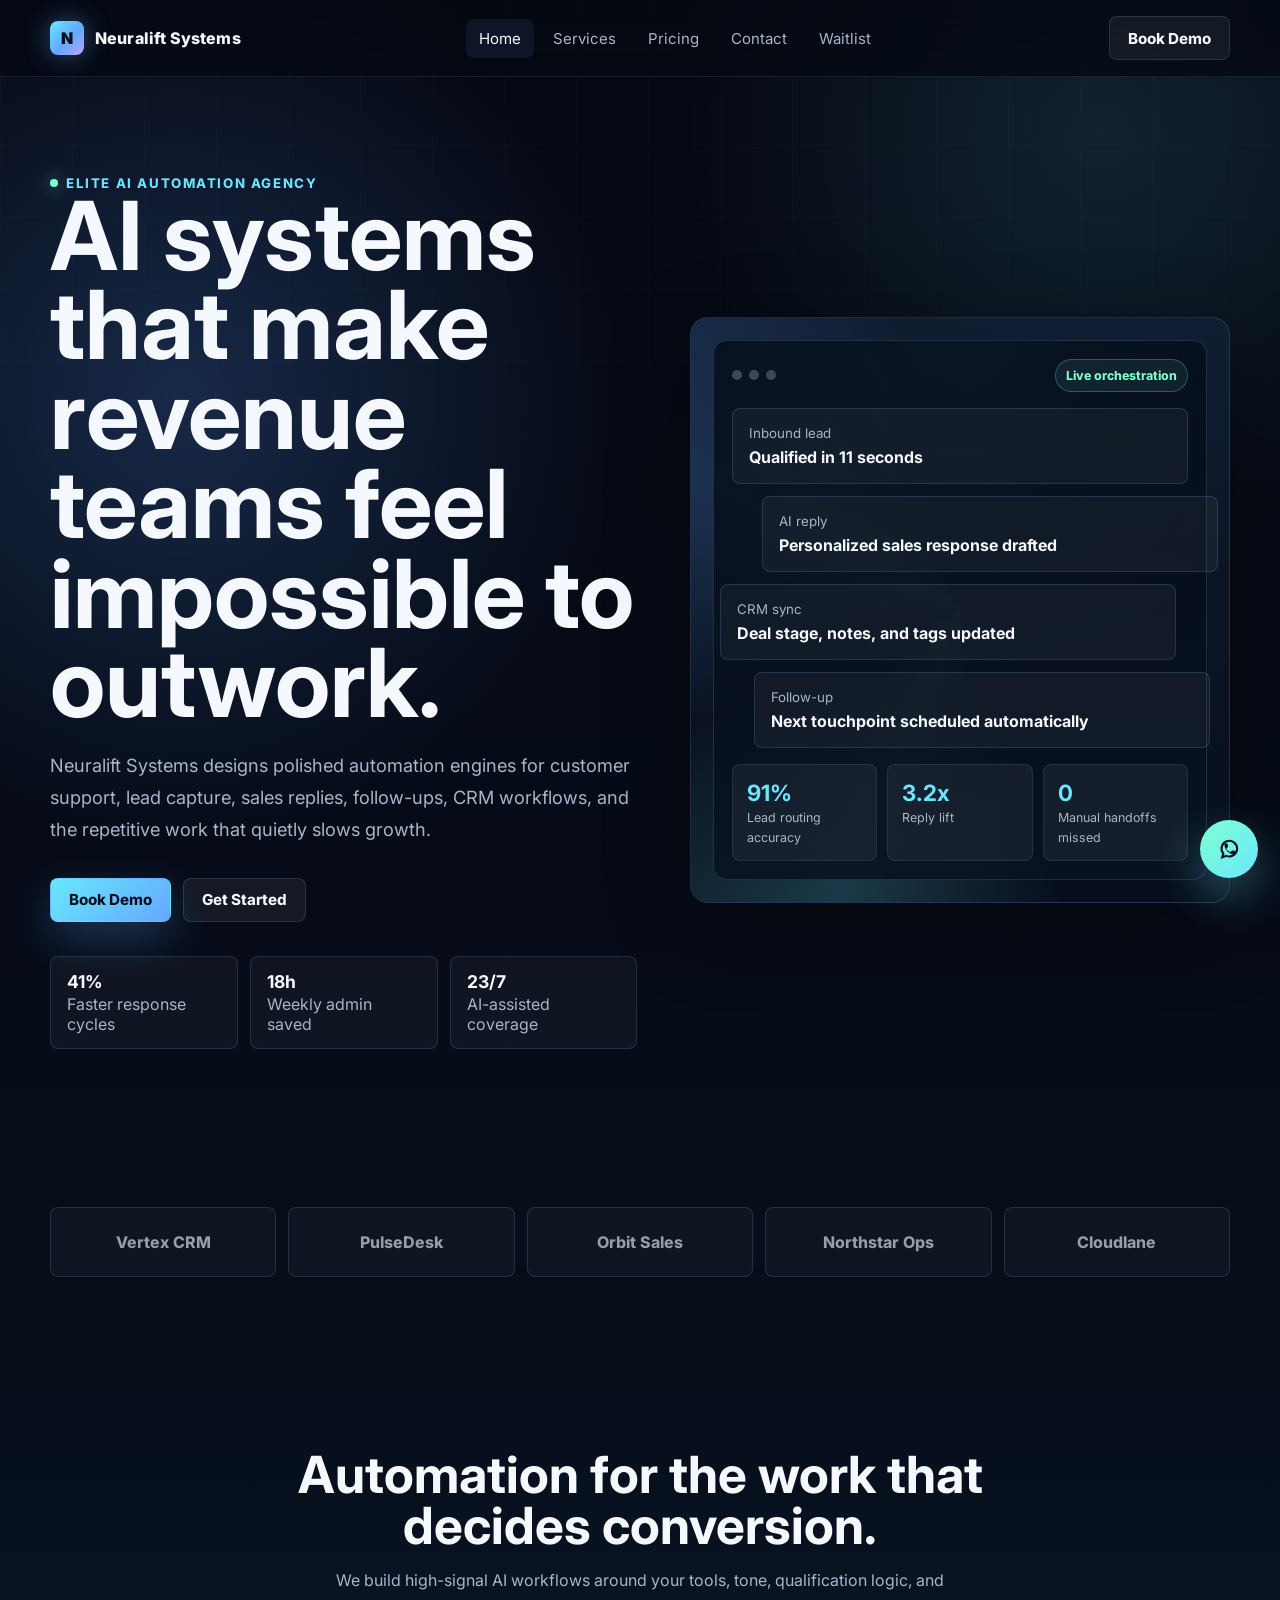
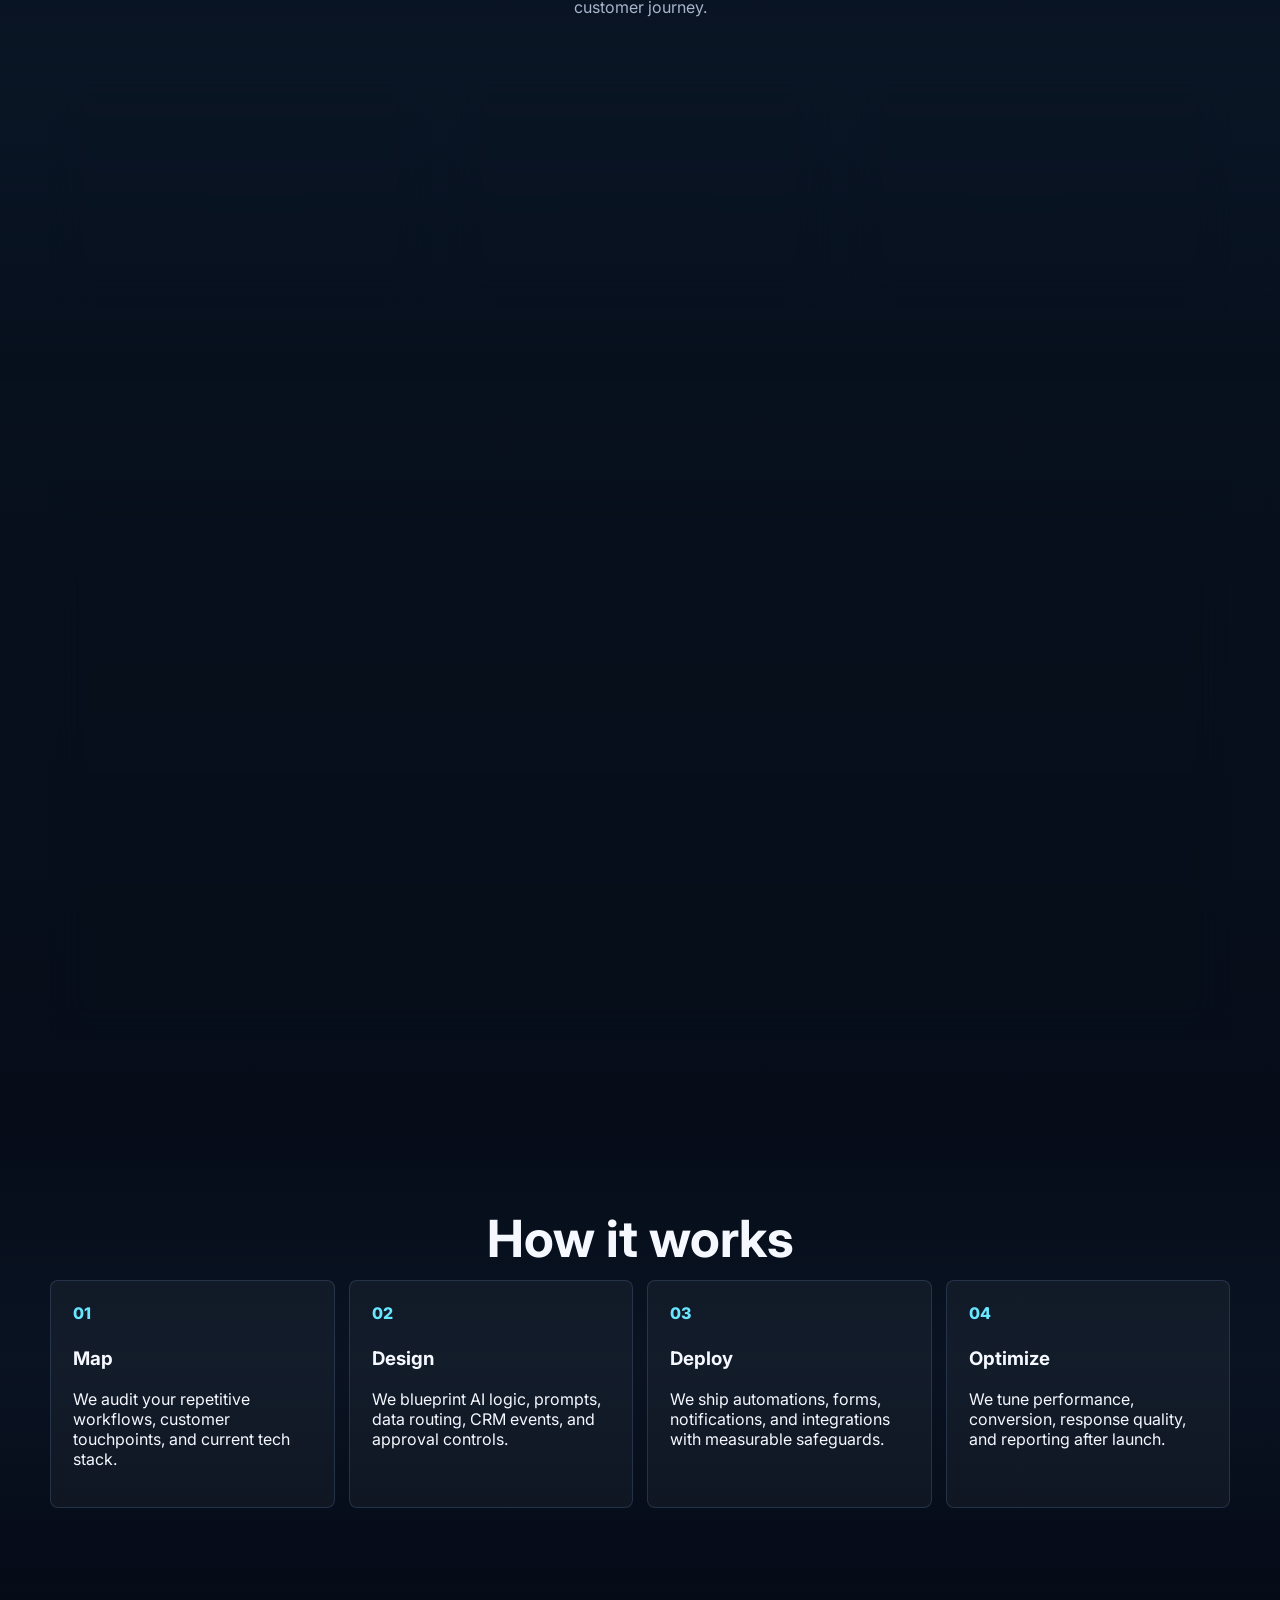
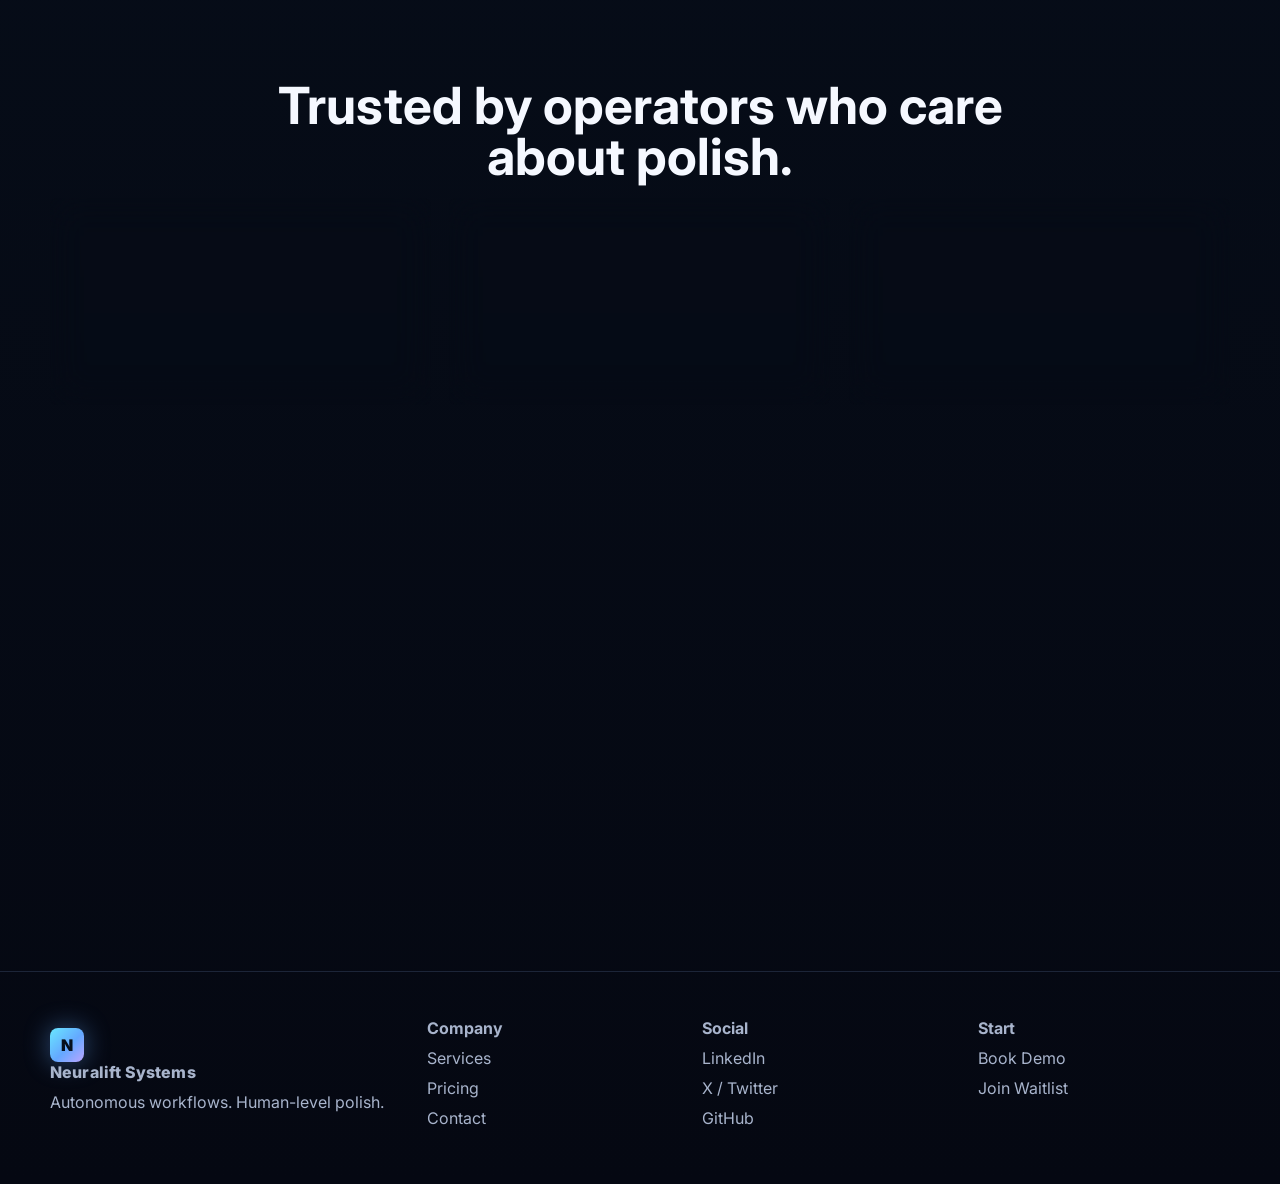
==== commit 8e15886b: "Update index.html" ====
--- a/index.html
+++ b/index.html
@@ -92,12 +92,10 @@
       <section class="section">
         <div class="container demo-panel visual-card" data-aos="fade-up">
           <div class="video-frame">
-            <iframe
-              src="https://www.youtube-nocookie.com/embed/7IvFbNHKRDQ"
-              title="Neuralift Systems demo video"
-              allow="accelerometer; autoplay; clipboard-write; encrypted-media; gyroscope; picture-in-picture; web-share"
-              referrerpolicy="strict-origin-when-cross-origin"
-              allowfullscreen></iframe>
+            <video controls preload="metadata">
+              <source src="Video%20Project%203.mp4" type="video/mp4">
+              Your browser does not support the video tag.
+            </video>
           </div>
           <div>
             <div class="eyebrow">Demo walkthrough</div>
--- a/css/styles.css
+++ b/css/styles.css
@@ -530,7 +530,7 @@
   z-index: 2;
 }
 
-.video-frame iframe {
+.video-frame video {
   position: relative;
   z-index: 1;
   width: 100%;
@@ -538,6 +538,8 @@
   min-height: 330px;
   border: 0;
   border-radius: 12px;
+  object-fit: cover;
+  background: #050812;
 }
 
 .play-button {
